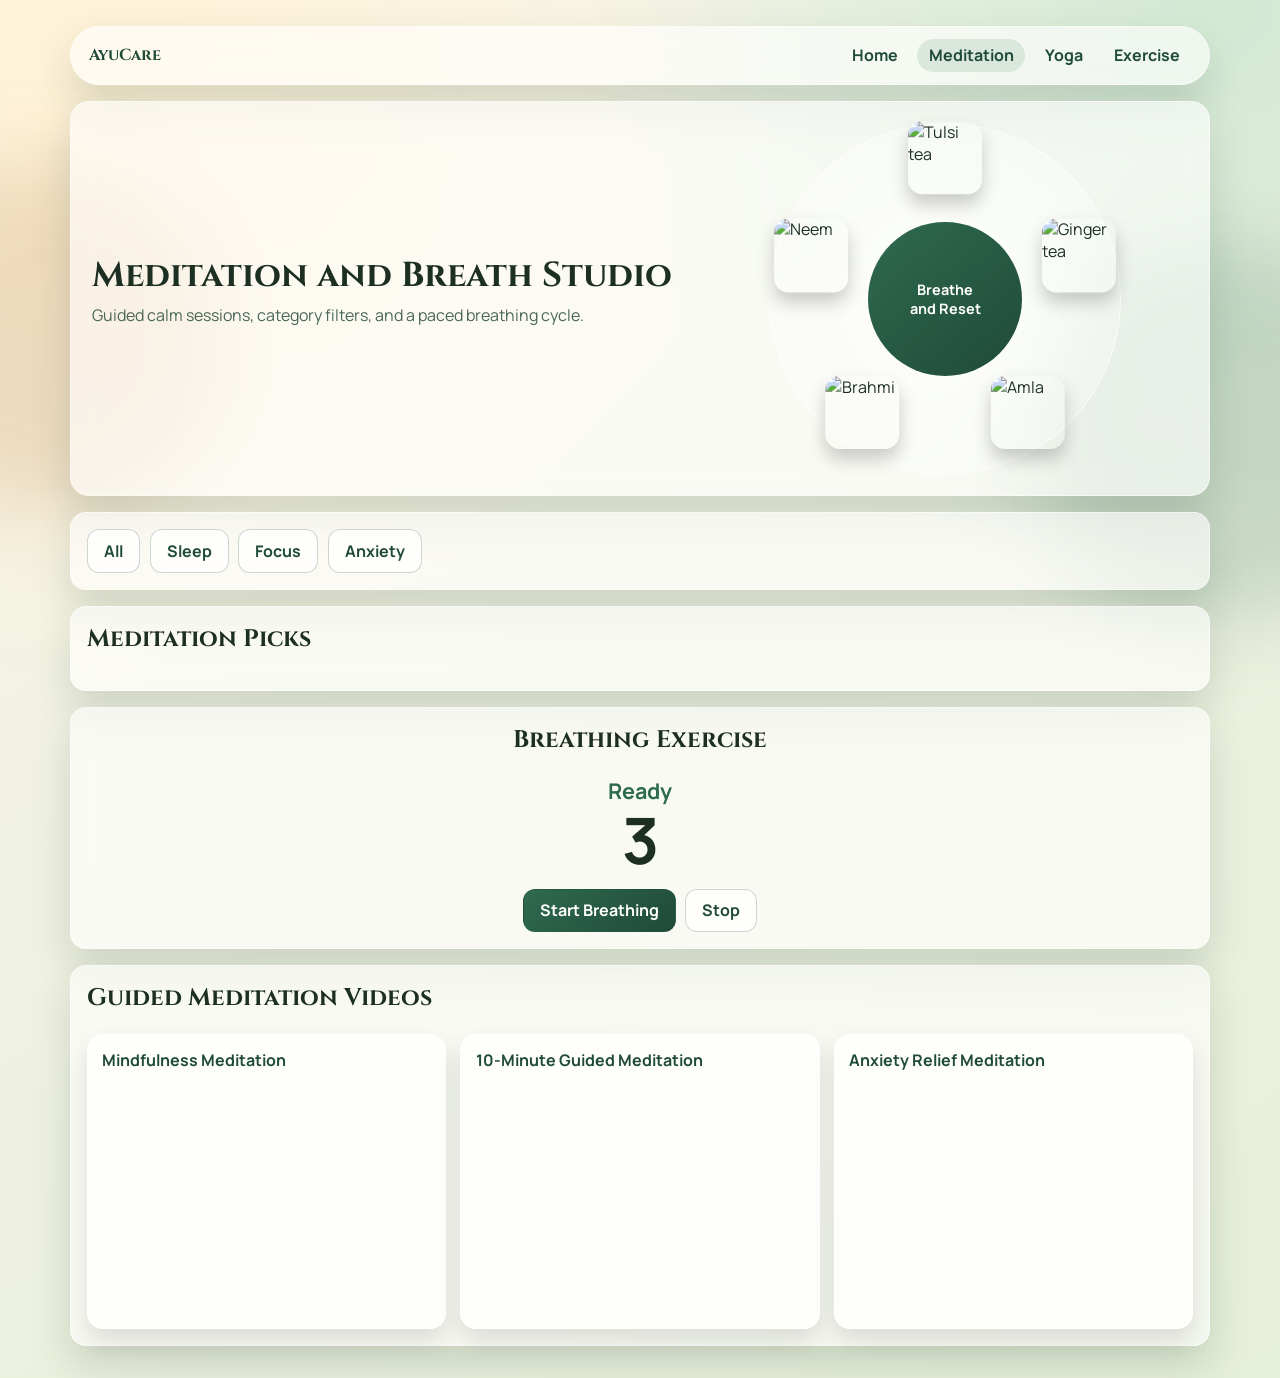
==== meditation.html @ 28cbb243 "Apply premium Ayurvedic redesign across inner pages" ====
<!DOCTYPE html>
<html lang="en">
<head>
  <meta charset="UTF-8">
  <meta name="viewport" content="width=device-width, initial-scale=1.0">
  <title>Meditation - AyuCare</title>
  <link rel="preconnect" href="https://fonts.googleapis.com" />
  <link rel="preconnect" href="https://fonts.gstatic.com" crossorigin />
  <link href="https://fonts.googleapis.com/css2?family=Cinzel:wght@500;700&family=Manrope:wght@400;500;700&display=swap" rel="stylesheet" />
  <link rel="stylesheet" href="ayu-theme.css" />
</head>
<body class="ay-body">
  <div class="ay-bg-blur" aria-hidden="true"></div>
  <div class="ay-wrap">
    <header class="ay-topbar ay-glass">
      <div class="ay-brand">AyuCare</div>
      <nav class="ay-nav">
        <a href="index.html">Home</a>
        <a href="meditation.html">Meditation</a>
        <a href="yoga.html">Yoga</a>
        <a href="exercise.html">Exercise</a>
      </nav>
    </header>

    <section class="ay-hero ay-glass ay-reveal">
      <div>
        <h1>Meditation and Breath Studio</h1>
        <p class="ay-sub">Guided calm sessions, category filters, and a paced breathing cycle.</p>
      </div>
      <div class="ay-ring ay-spin">
        <img src="TulsiT.PNG" alt="Tulsi tea" />
        <img src="GingerT.PNG" alt="Ginger tea" />
        <img src="AmlaP.PNG" alt="Amla" />
        <img src="Brahmi.jpeg" alt="Brahmi" />
        <img src="NeemP.PNG" alt="Neem" />
        <div class="ay-ring-inner">Breathe<br />and Reset</div>
      </div>
    </section>

    <main class="ay-content">
      <section class="ay-panel ay-glass ay-reveal">
        <div style="display:flex;gap:0.6rem;flex-wrap:wrap;">
          <button onclick="filterMeditation('all')" class="ay-btn alt">All</button>
          <button onclick="filterMeditation('sleep')" class="ay-btn alt">Sleep</button>
          <button onclick="filterMeditation('focus')" class="ay-btn alt">Focus</button>
          <button onclick="filterMeditation('anxiety')" class="ay-btn alt">Anxiety</button>
        </div>
      </section>

      <section class="ay-panel ay-glass ay-reveal" style="margin-top:1rem;">
        <h2 style="margin-top:0;font-family:'Cinzel',serif;">Meditation Picks</h2>
        <div id="meditationContainer" class="ay-grid-2"></div>
      </section>

      <section class="ay-panel ay-glass ay-reveal" style="margin-top:1rem;text-align:center;">
        <h2 style="margin-top:0;font-family:'Cinzel',serif;">Breathing Exercise</h2>
        <div id="phase-label" style="font-size:1.35rem;font-weight:700;color:#2e6a4f;">Ready</div>
        <div id="countdown" style="font-size:4rem;font-weight:700;line-height:1.1;">3</div>
        <div style="margin-top:0.8rem;display:flex;justify-content:center;gap:0.6rem;flex-wrap:wrap;">
          <button id="start-breathing" class="ay-btn">Start Breathing</button>
          <button id="stop-breathing" class="ay-btn alt">Stop</button>
        </div>
      </section>

      <section class="ay-panel ay-glass ay-reveal" style="margin-top:1rem;">
        <h2 style="margin-top:0;font-family:'Cinzel',serif;">Guided Meditation Videos</h2>
        <div id="videoContainer" class="ay-grid-3"></div>
      </section>
    </main>
  </div>

  <script src="ayu-theme.js"></script>
  <script src="meditation.js"></script>
</body>
</html>
---- ayu-theme.css ----
:root {
  --ay-bg-1: #f8f4e9;
  --ay-bg-2: #e6efd9;
  --ay-primary: #2f6a4f;
  --ay-primary-dark: #1f4a38;
  --ay-accent: #b76d34;
  --ay-text: #1d2f23;
  --ay-muted: #4a6656;
  --ay-glass: rgba(255, 255, 255, 0.62);
  --ay-glass-border: rgba(255, 255, 255, 0.48);
  --ay-shadow: 0 20px 40px rgba(24, 62, 45, 0.16);
}

* {
  box-sizing: border-box;
}

body.ay-body {
  margin: 0;
  min-height: 100vh;
  color: var(--ay-text);
  font-family: "Manrope", sans-serif;
  background: radial-gradient(circle at 8% 5%, #fff2d6 0%, transparent 38%),
    radial-gradient(circle at 95% 0%, #d2e9d4 0%, transparent 34%),
    linear-gradient(150deg, var(--ay-bg-1), var(--ay-bg-2));
}

.ay-bg-blur {
  position: fixed;
  inset: 0;
  z-index: -1;
  pointer-events: none;
}

.ay-bg-blur::before,
.ay-bg-blur::after {
  content: "";
  position: absolute;
  border-radius: 999px;
  filter: blur(40px);
}

.ay-bg-blur::before {
  width: 22rem;
  height: 22rem;
  left: -8rem;
  top: 10rem;
  background: rgba(183, 109, 52, 0.18);
  animation: ayFloat 8s ease-in-out infinite;
}

.ay-bg-blur::after {
  width: 24rem;
  height: 24rem;
  right: -8rem;
  top: 15rem;
  background: rgba(47, 106, 79, 0.18);
  animation: ayFloat 10s ease-in-out infinite reverse;
}

.ay-wrap {
  width: min(1140px, 94vw);
  margin: 0 auto;
  padding: 1rem 0 2rem;
}

.ay-glass {
  background: var(--ay-glass);
  border: 1px solid var(--ay-glass-border);
  backdrop-filter: blur(12px);
  box-shadow: var(--ay-shadow);
}

.ay-topbar {
  margin-top: 0.6rem;
  border-radius: 999px;
  padding: 0.75rem 1.1rem;
  display: flex;
  justify-content: space-between;
  align-items: center;
  gap: 1rem;
}

.ay-brand {
  font-family: "Cinzel", serif;
  font-weight: 700;
  color: var(--ay-primary-dark);
}

.ay-nav {
  display: flex;
  flex-wrap: wrap;
  gap: 0.5rem;
}

.ay-nav a {
  text-decoration: none;
  color: var(--ay-primary-dark);
  font-weight: 700;
  border-radius: 999px;
  padding: 0.35rem 0.72rem;
}

.ay-nav a:hover,
.ay-nav a.active {
  background: rgba(47, 106, 79, 0.12);
}

.ay-hero {
  margin-top: 1rem;
  border-radius: 1.2rem;
  padding: 1.3rem;
  display: grid;
  grid-template-columns: 1.1fr 0.9fr;
  gap: 1rem;
  align-items: center;
}

.ay-hero h1 {
  margin: 0;
  font-family: "Cinzel", serif;
  font-size: clamp(1.5rem, 2.7vw, 2.4rem);
  line-height: 1.2;
}

.ay-sub {
  color: var(--ay-muted);
  margin-top: 0.5rem;
}

.ay-ring {
  width: min(22rem, 100%);
  aspect-ratio: 1;
  margin: 0 auto;
  border-radius: 50%;
  position: relative;
  background: radial-gradient(circle, rgba(255, 255, 255, 0.82), rgba(255, 255, 255, 0.08));
  border: 1px solid rgba(255, 255, 255, 0.7);
}

.ay-ring img {
  position: absolute;
  width: 4.6rem;
  height: 4.6rem;
  object-fit: cover;
  border-radius: 0.9rem;
  box-shadow: 0 10px 18px rgba(0, 0, 0, 0.2);
  left: 50%;
  top: 50%;
  margin-left: -2.3rem;
  margin-top: -2.3rem;
}

.ay-ring img:nth-child(1) { transform: rotate(0deg) translateY(-8.8rem) rotate(0deg); }
.ay-ring img:nth-child(2) { transform: rotate(72deg) translateY(-8.8rem) rotate(-72deg); }
.ay-ring img:nth-child(3) { transform: rotate(144deg) translateY(-8.8rem) rotate(-144deg); }
.ay-ring img:nth-child(4) { transform: rotate(216deg) translateY(-8.8rem) rotate(-216deg); }
.ay-ring img:nth-child(5) { transform: rotate(288deg) translateY(-8.8rem) rotate(-288deg); }

.ay-ring-inner {
  position: absolute;
  inset: 28%;
  border-radius: 50%;
  background: linear-gradient(140deg, var(--ay-primary), var(--ay-primary-dark));
  color: #fff;
  display: grid;
  place-items: center;
  font-weight: 700;
  text-align: center;
  padding: 0.6rem;
  font-size: 0.9rem;
}

.ay-spin {
  animation: aySpin 20s linear infinite;
}

.ay-content {
  margin-top: 1rem;
}

.ay-panel {
  border-radius: 1rem;
  padding: 1rem;
}

.ay-input,
.ay-select,
.ay-btn,
.ay-search {
  border-radius: 0.75rem;
  border: 1px solid rgba(31, 74, 56, 0.22);
  font: inherit;
}

.ay-input,
.ay-select,
.ay-search {
  width: 100%;
  padding: 0.65rem 0.8rem;
  color: var(--ay-text);
  background: rgba(255, 255, 255, 0.88);
}

.ay-btn {
  padding: 0.6rem 1rem;
  cursor: pointer;
  font-weight: 700;
  color: #fff;
  background: linear-gradient(140deg, var(--ay-primary), var(--ay-primary-dark));
}

.ay-btn.alt {
  color: var(--ay-primary-dark);
  background: rgba(255, 255, 255, 0.8);
}

.ay-grid-2 {
  display: grid;
  grid-template-columns: repeat(2, minmax(0, 1fr));
  gap: 0.9rem;
}

.ay-grid-3 {
  display: grid;
  grid-template-columns: repeat(3, minmax(0, 1fr));
  gap: 0.9rem;
}

.ay-card {
  border-radius: 1rem;
  padding: 0.9rem;
  background: rgba(255, 255, 255, 0.8);
  border: 1px solid rgba(255, 255, 255, 0.66);
  box-shadow: 0 12px 24px rgba(0, 0, 0, 0.12);
}

.ay-reveal {
  opacity: 0;
  transform: translateY(12px);
  transition: opacity 0.65s ease, transform 0.65s ease;
}

.ay-reveal.active {
  opacity: 1;
  transform: translateY(0);
}

@keyframes ayFloat {
  0%, 100% { transform: translateY(0); }
  50% { transform: translateY(-10px); }
}

@keyframes aySpin {
  from { transform: rotate(0deg); }
  to { transform: rotate(360deg); }
}

@media (max-width: 960px) {
  .ay-hero,
  .ay-grid-3 {
    grid-template-columns: 1fr 1fr;
  }
}

@media (max-width: 760px) {
  .ay-topbar {
    border-radius: 1rem;
    flex-direction: column;
    align-items: flex-start;
  }

  .ay-hero,
  .ay-grid-2,
  .ay-grid-3 {
    grid-template-columns: 1fr;
  }
}
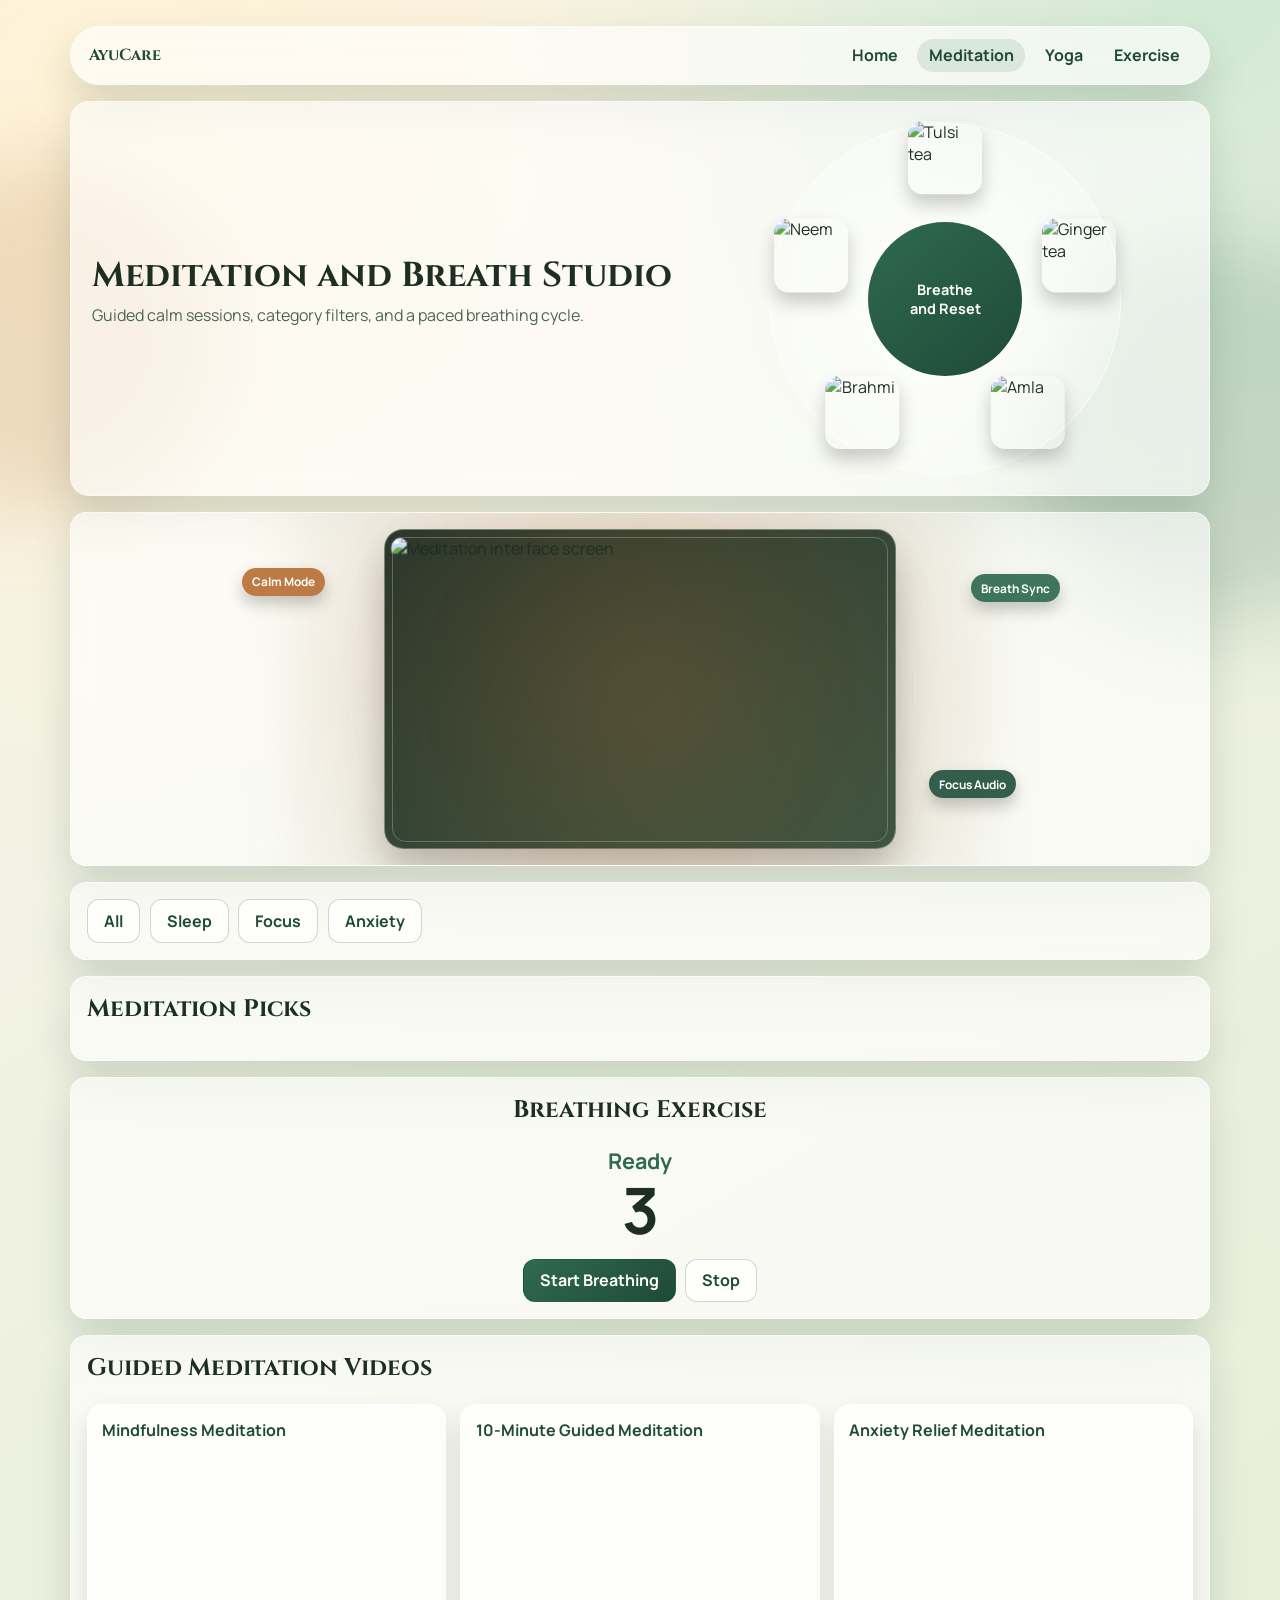
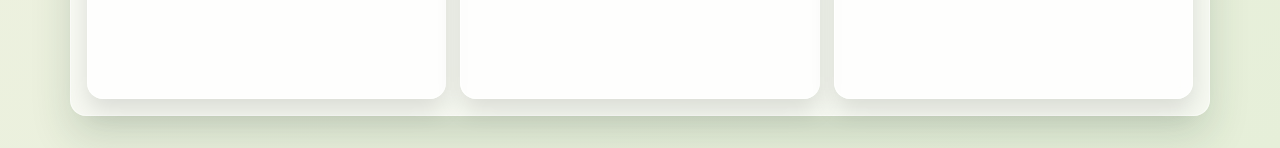
==== commit 8136a8c0: "Add advanced 3D rotating device scenes to core pages" ====
--- a/meditation.html
+++ b/meditation.html
@@ -37,6 +37,18 @@
       </div>
     </section>
 
+    <section class="ay-panel ay-glass ay-device-stage ay-reveal">
+      <div class="ay-device-scene">
+        <div class="ay-device-shell">
+          <div class="ay-device-glow"></div>
+          <img class="ay-device-media" src="TulsiT.PNG" alt="Meditation interface screen" />
+        </div>
+        <span class="ay-orbit-tag tag-1">Calm Mode</span>
+        <span class="ay-orbit-tag tag-2">Breath Sync</span>
+        <span class="ay-orbit-tag tag-3">Focus Audio</span>
+      </div>
+    </section>
+
     <main class="ay-content">
       <section class="ay-panel ay-glass ay-reveal">
         <div style="display:flex;gap:0.6rem;flex-wrap:wrap;">
@@ -47,7 +59,7 @@
         </div>
       </section>
 
-      <section class="ay-panel ay-glass ay-reveal" style="margin-top:1rem;">
+      <section class="ay-panel ay-glass ay-reveal ay-interact" style="margin-top:1rem;">
         <h2 style="margin-top:0;font-family:'Cinzel',serif;">Meditation Picks</h2>
         <div id="meditationContainer" class="ay-grid-2"></div>
       </section>
@@ -62,7 +74,7 @@
         </div>
       </section>
 
-      <section class="ay-panel ay-glass ay-reveal" style="margin-top:1rem;">
+      <section class="ay-panel ay-glass ay-reveal ay-interact" style="margin-top:1rem;">
         <h2 style="margin-top:0;font-family:'Cinzel',serif;">Guided Meditation Videos</h2>
         <div id="videoContainer" class="ay-grid-3"></div>
       </section>
--- a/ayu-theme.css
+++ b/ayu-theme.css
@@ -235,6 +235,94 @@
   box-shadow: 0 12px 24px rgba(0, 0, 0, 0.12);
 }
 
+.ay-device-stage {
+  margin-top: 1rem;
+  overflow: hidden;
+}
+
+.ay-device-scene {
+  min-height: 18rem;
+  display: grid;
+  place-items: center;
+  perspective: 1200px;
+  position: relative;
+}
+
+.ay-device-shell {
+  width: min(32rem, 92%);
+  aspect-ratio: 16 / 10;
+  border-radius: 1.2rem;
+  padding: 0.6rem;
+  background: linear-gradient(145deg, rgba(16, 36, 28, 0.95), rgba(38, 72, 55, 0.95));
+  border: 1px solid rgba(255, 255, 255, 0.35);
+  box-shadow: 0 20px 40px rgba(0, 0, 0, 0.26);
+  transform-style: preserve-3d;
+  animation: ayDeviceFloat 6.4s ease-in-out infinite;
+  position: relative;
+}
+
+.ay-device-shell::before {
+  content: "";
+  position: absolute;
+  inset: 0.42rem;
+  border-radius: 0.86rem;
+  border: 1px solid rgba(255, 255, 255, 0.24);
+  pointer-events: none;
+}
+
+.ay-device-media {
+  width: 100%;
+  height: 100%;
+  border: 0;
+  border-radius: 0.8rem;
+  object-fit: cover;
+  transform: translateZ(20px);
+}
+
+.ay-device-glow {
+  position: absolute;
+  inset: -18%;
+  background: radial-gradient(circle, rgba(183, 109, 52, 0.32), rgba(47, 106, 79, 0.03));
+  filter: blur(26px);
+  z-index: -1;
+}
+
+.ay-orbit-tag {
+  position: absolute;
+  font-size: 0.74rem;
+  font-weight: 700;
+  color: #fff;
+  background: rgba(183, 109, 52, 0.9);
+  border-radius: 999px;
+  padding: 0.35rem 0.62rem;
+  box-shadow: 0 8px 16px rgba(0, 0, 0, 0.22);
+  animation: ayTagPulse 4.2s ease-in-out infinite;
+}
+
+.ay-orbit-tag.tag-1 {
+  top: 12%;
+  left: 14%;
+}
+
+.ay-orbit-tag.tag-2 {
+  top: 14%;
+  right: 12%;
+  background: rgba(47, 106, 79, 0.92);
+  animation-delay: 0.6s;
+}
+
+.ay-orbit-tag.tag-3 {
+  bottom: 16%;
+  right: 16%;
+  background: rgba(35, 81, 62, 0.92);
+  animation-delay: 1.1s;
+}
+
+.ay-interact {
+  transform-style: preserve-3d;
+  transition: transform 0.2s ease;
+}
+
 .ay-reveal {
   opacity: 0;
   transform: translateY(12px);
@@ -254,6 +342,26 @@
 @keyframes aySpin {
   from { transform: rotate(0deg); }
   to { transform: rotate(360deg); }
+}
+
+@keyframes ayDeviceFloat {
+  0%,
+  100% {
+    transform: rotateX(8deg) rotateY(-8deg) translateY(0);
+  }
+  50% {
+    transform: rotateX(12deg) rotateY(8deg) translateY(-8px);
+  }
+}
+
+@keyframes ayTagPulse {
+  0%,
+  100% {
+    transform: translateY(0) scale(1);
+  }
+  50% {
+    transform: translateY(-5px) scale(1.05);
+  }
 }
 
 @media (max-width: 960px) {
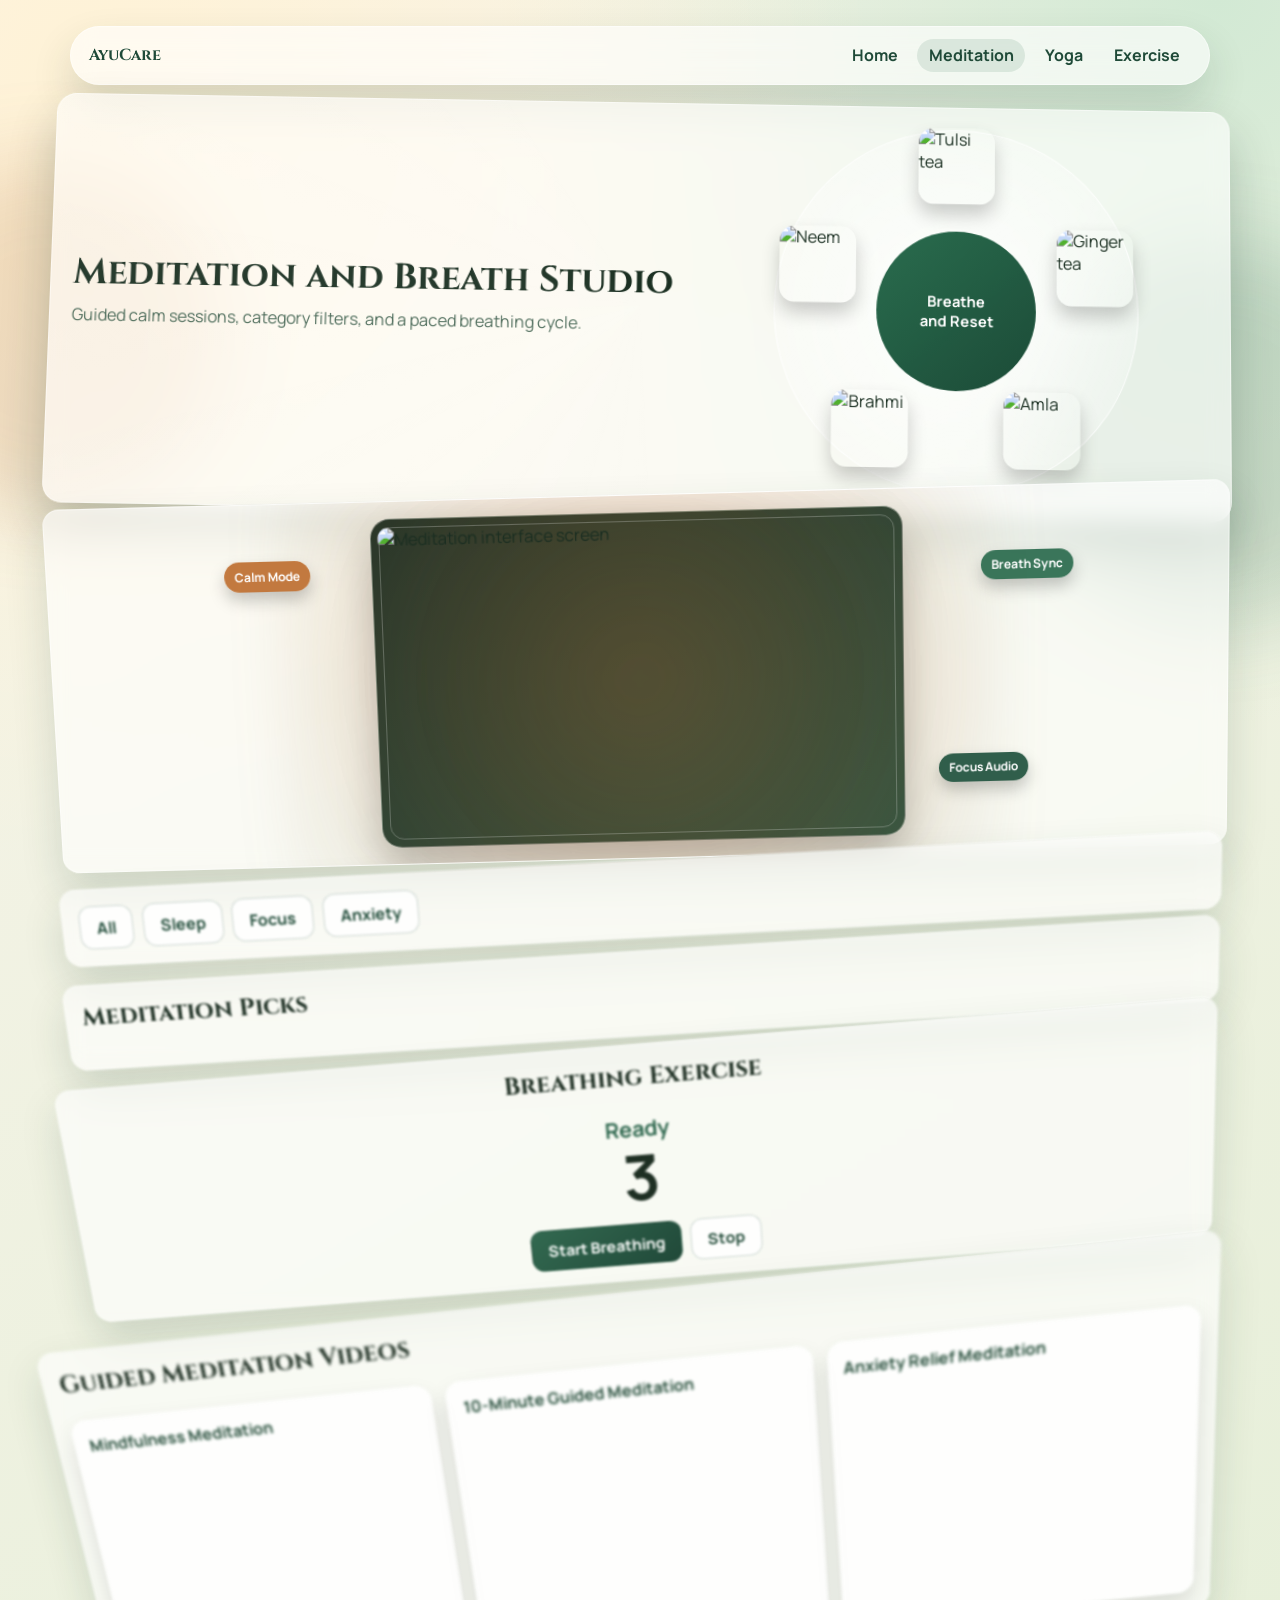
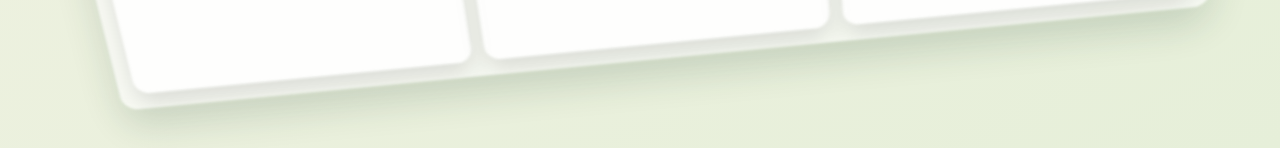
==== commit 49c3a959: "Add heavy cinematic camera-roll motion to key pages" ====
--- a/meditation.html
+++ b/meditation.html
@@ -22,7 +22,7 @@
       </nav>
     </header>
 
-    <section class="ay-hero ay-glass ay-reveal">
+    <section class="ay-hero ay-glass ay-reveal ay-camera-layer ay-cinematic-shell">
       <div>
         <h1>Meditation and Breath Studio</h1>
         <p class="ay-sub">Guided calm sessions, category filters, and a paced breathing cycle.</p>
@@ -37,7 +37,7 @@
       </div>
     </section>
 
-    <section class="ay-panel ay-glass ay-device-stage ay-reveal">
+    <section class="ay-panel ay-glass ay-device-stage ay-reveal ay-camera-layer ay-cinematic-shell">
       <div class="ay-device-scene">
         <div class="ay-device-shell">
           <div class="ay-device-glow"></div>
@@ -50,7 +50,7 @@
     </section>
 
     <main class="ay-content">
-      <section class="ay-panel ay-glass ay-reveal">
+      <section class="ay-panel ay-glass ay-reveal ay-camera-layer ay-cinematic-shell">
         <div style="display:flex;gap:0.6rem;flex-wrap:wrap;">
           <button onclick="filterMeditation('all')" class="ay-btn alt">All</button>
           <button onclick="filterMeditation('sleep')" class="ay-btn alt">Sleep</button>
@@ -59,12 +59,12 @@
         </div>
       </section>
 
-      <section class="ay-panel ay-glass ay-reveal ay-interact" style="margin-top:1rem;">
+      <section class="ay-panel ay-glass ay-reveal ay-interact ay-camera-layer ay-cinematic-shell" style="margin-top:1rem;">
         <h2 style="margin-top:0;font-family:'Cinzel',serif;">Meditation Picks</h2>
         <div id="meditationContainer" class="ay-grid-2"></div>
       </section>
 
-      <section class="ay-panel ay-glass ay-reveal" style="margin-top:1rem;text-align:center;">
+      <section class="ay-panel ay-glass ay-reveal ay-camera-layer ay-cinematic-shell" style="margin-top:1rem;text-align:center;">
         <h2 style="margin-top:0;font-family:'Cinzel',serif;">Breathing Exercise</h2>
         <div id="phase-label" style="font-size:1.35rem;font-weight:700;color:#2e6a4f;">Ready</div>
         <div id="countdown" style="font-size:4rem;font-weight:700;line-height:1.1;">3</div>
@@ -74,7 +74,7 @@
         </div>
       </section>
 
-      <section class="ay-panel ay-glass ay-reveal ay-interact" style="margin-top:1rem;">
+      <section class="ay-panel ay-glass ay-reveal ay-interact ay-camera-layer ay-cinematic-shell" style="margin-top:1rem;">
         <h2 style="margin-top:0;font-family:'Cinzel',serif;">Guided Meditation Videos</h2>
         <div id="videoContainer" class="ay-grid-3"></div>
       </section>
--- a/ayu-theme.css
+++ b/ayu-theme.css
@@ -184,6 +184,40 @@
   padding: 1rem;
 }
 
+.ay-camera-layer {
+  transform-style: preserve-3d;
+  will-change: transform, filter;
+  transition: transform 0.08s linear, filter 0.08s linear;
+}
+
+.ay-camera-layer.is-rolling {
+  filter: saturate(1.06) contrast(1.01);
+}
+
+.ay-camera-layer.is-focus {
+  box-shadow: 0 24px 46px rgba(17, 47, 35, 0.24);
+}
+
+.ay-cinematic-shell {
+  position: relative;
+  overflow: hidden;
+}
+
+.ay-cinematic-shell::before {
+  content: "";
+  position: absolute;
+  inset: -80% -60%;
+  background: conic-gradient(from 180deg at 50% 50%, rgba(255, 255, 255, 0) 0deg, rgba(255, 255, 255, 0.22) 70deg, rgba(255, 255, 255, 0) 160deg);
+  opacity: 0;
+  pointer-events: none;
+  transform: rotate(-8deg);
+}
+
+.ay-cinematic-shell.is-focus::before {
+  opacity: 0.36;
+  animation: aySweep 1.4s ease;
+}
+
 .ay-input,
 .ay-select,
 .ay-btn,
@@ -364,6 +398,15 @@
   }
 }
 
+@keyframes aySweep {
+  from {
+    transform: translateX(-24%) rotate(-8deg);
+  }
+  to {
+    transform: translateX(28%) rotate(-8deg);
+  }
+}
+
 @media (max-width: 960px) {
   .ay-hero,
   .ay-grid-3 {
